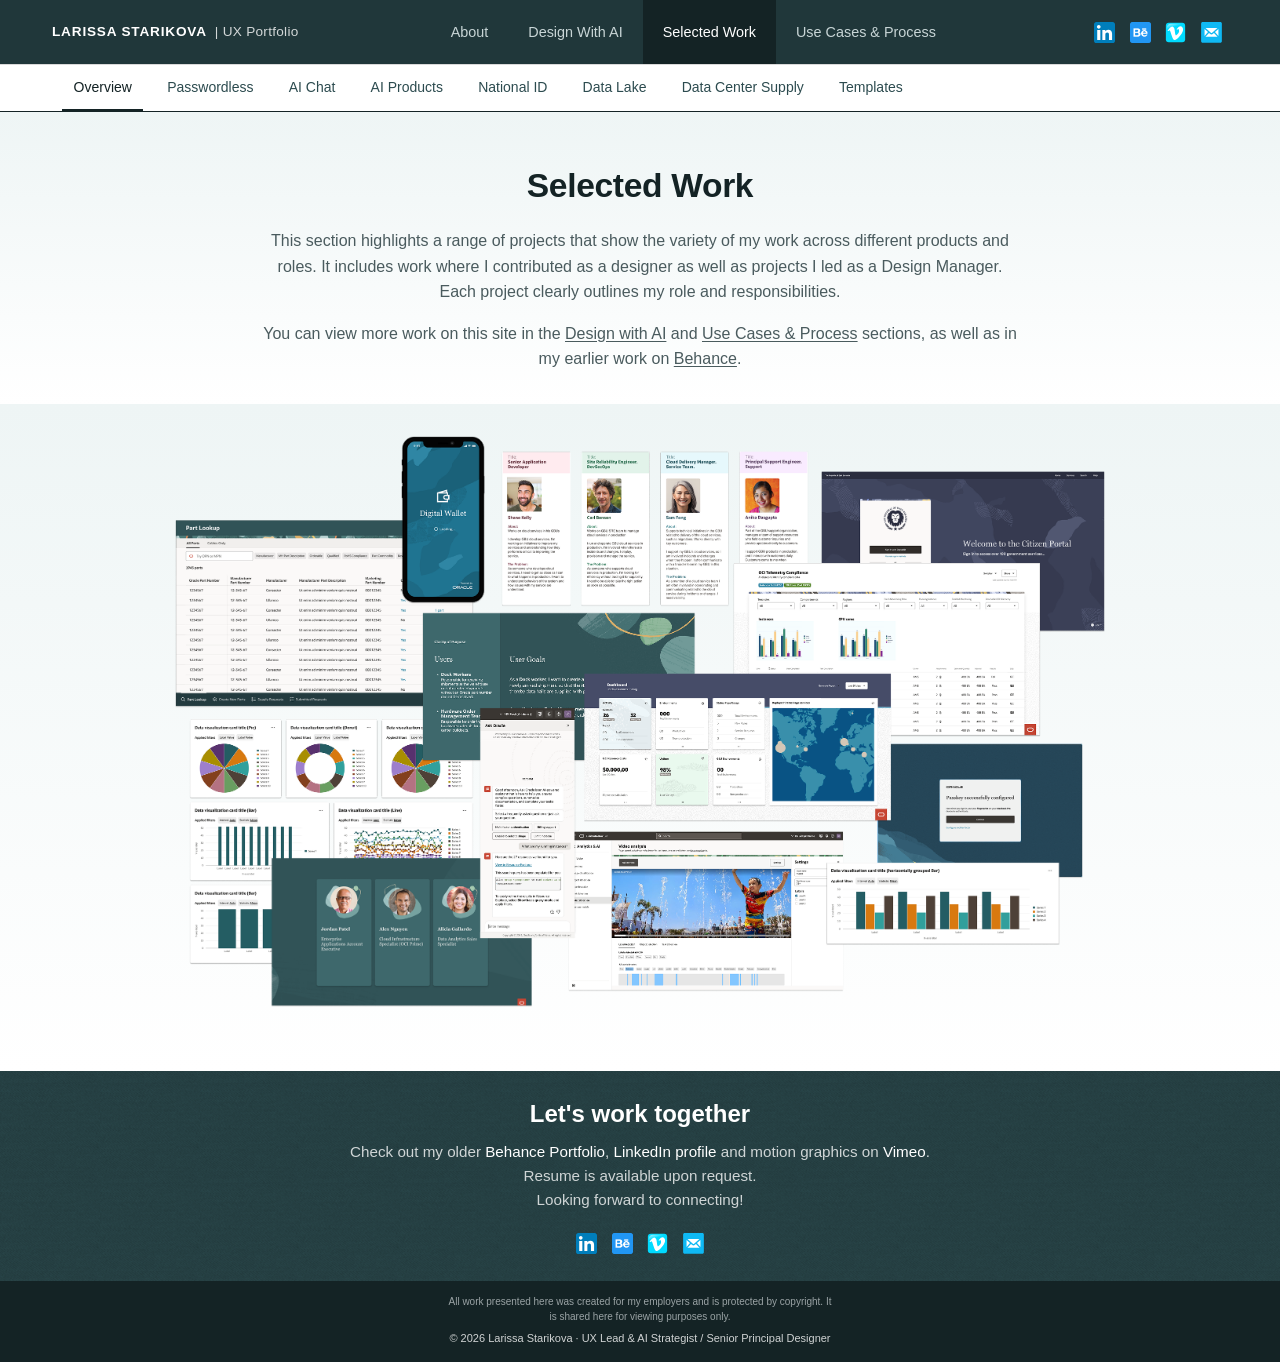
==== selected-work/index.html @ 6cb81874 "ttt" ====
<!DOCTYPE html>
<html lang="en">
<head>
    <meta charset="UTF-8">
    <meta name="viewport" content="width=device-width, initial-scale=1.0">
    <meta name="description" content="Selected Work — Larissa Starikova's UX portfolio showcasing enterprise projects">
    <title>Larissa Starikova | Selected Work</title>
    <link rel="stylesheet" href="../css/style.css">
    <style>
        /* Page-specific styles for Selected Work overview */
        .selected-work-intro {
            padding: 3rem 1.25rem 2rem;
            background: linear-gradient(180deg, var(--c-50) 0%, #ffffff 100%);
            text-align: center;
        }
        
        .selected-work-intro__title {
            font-size: clamp(1.6rem, 3vw, 2.1rem);
            font-weight: 700;
            color: var(--c-1300);
            margin: 0 0 1rem;
            letter-spacing: -0.01em;
        }
        
        .selected-work-intro__text {
            font-size: 1rem;
            line-height: 1.6;
            color: var(--text-muted);
            max-width: 760px;
            margin: 0 auto 1rem;
        }
        
        .selected-work-intro__links {
            font-size: 1rem;
            line-height: 1.6;
            color: var(--text-muted);
            max-width: 760px;
            margin: 0 auto;
        }
        
        .selected-work-intro__links a {
            color: var(--text-muted);
            text-decoration: underline;
            text-underline-offset: 2px;
        }
        
        .selected-work-intro__links a:hover {
            color: #0b0e0d;
            text-decoration: underline;
        }
        
        /* Image section */
        .image-section {
            background: linear-gradient(180deg, var(--c-50) 0%, #ffffff 100%);
            padding: 2rem 1.25rem 4rem;
            text-align: center;
        }
        
        .image-section img {
            width: 75%;
            height: auto;
            display: block;
            margin: 0 auto;
            border: none;
        }
        
        @media (max-width: 768px) {
            .image-section img {
                width: 100%;
            }
        }
    </style>
</head>
<body>

    <a class="skip-link" href="#main">Skip to content</a>

    <!-- =====================================================
         Main Navigation (SHARED COMPONENT)
         ===================================================== -->
    <nav class="main-nav" aria-label="Primary">
        <div class="main-nav__inner">
            <div style="display:flex; align-items:center; gap:.25rem;">
                <button id="menu-toggle" class="menu-toggle" aria-label="Open menu" aria-controls="mobile-menu" aria-expanded="false">
                    <svg xmlns="http://www.w3.org/2000/svg" viewBox="0 0 24 24" fill="none" stroke="currentColor" stroke-width="2" stroke-linecap="round" stroke-linejoin="round" aria-hidden="true">
                        <line x1="4" y1="6" x2="20" y2="6"></line>
                        <line x1="4" y1="12" x2="20" y2="12"></line>
                        <line x1="4" y1="18" x2="20" y2="18"></line>
                    </svg>
                </button>
                <a href="../index.html" class="main-nav__brand" style="text-decoration:none; color:inherit;">
                    Larissa Starikova
                    <span class="main-nav__brand-divider" style="color: rgb(255, 255, 255); opacity: 0.8">| UX Portfolio</span>
                </a>
            </div>

            <ul class="main-nav__links" role="menubar">
                <li role="none"><a href="../index.html" role="menuitem" class="main-nav__link">About</a></li>
                <li role="none"><a href="../design-ai.html" role="menuitem" class="main-nav__link">Design With AI</a></li>
                <li role="none"><a href="index.html" role="menuitem" class="main-nav__link is-active" aria-current="page">Selected Work</a></li>
                <li role="none"><a href="../use-cases/" role="menuitem" class="main-nav__link">Use Cases &amp; Process</a></li>
            </ul>

            <div class="main-nav__social" aria-label="External profiles">
                <a class="social-link" href="https://www.linkedin.com/in/larissastarikova/" target="_blank" rel="noopener noreferrer" aria-label="LinkedIn">
                    <img src="../images/shared/linkedin-logo.svg" alt="LinkedIn" class="social-icon">
                </a>
                <a class="social-link" href="https://www.behance.net/deeporange" target="_blank" rel="noopener noreferrer" aria-label="Behance">
                    <img src="../images/shared/behance-good.png" alt="Behance" class="social-icon">
                </a>
                <a class="social-link" href="https://vimeo.com/deeporange/videos" target="_blank" rel="noopener noreferrer" aria-label="Vimeo">
                    <img src="../images/shared/vimeo-logo.svg" alt="Vimeo" class="social-icon">
                </a>
                <a class="social-link" href="/cdn-cgi/l/email-protection#305c51425943435143445142705f45445c5f5f5b1e535f5d" aria-label="Email">
                    <img src="../images/shared/email-icon.svg" alt="Email" class="social-icon">
                </a>
            </div>
        </div>
    </nav>

    <!-- =====================================================
         Mobile Menu (SHARED COMPONENT)
         ===================================================== -->
    <div id="mobile-menu" class="mobile-menu" role="dialog" aria-modal="true" aria-label="Site menu">
        <div class="mobile-menu__head">
            <div class="mobile-menu__brand">
                <div class="mobile-menu__brand-name">Larissa Starikova</div>
                <div class="mobile-menu__brand-sub">UX Portfolio</div>
            </div>
            <button id="mobile-menu-close" class="mobile-menu__close" aria-label="Close menu">
                <svg xmlns="http://www.w3.org/2000/svg" width="24" height="24" viewBox="0 0 24 24" fill="none" stroke="currentColor" stroke-width="2" stroke-linecap="round" stroke-linejoin="round" aria-hidden="true">
                    <line x1="18" y1="6" x2="6" y2="18"></line>
                    <line x1="6" y1="6" x2="18" y2="18"></line>
                </svg>
            </button>
        </div>
        <ul class="mobile-menu__list">
            <li><a href="../index.html" class="mobile-menu__link">About</a></li>
            <li><a href="../design-ai.html" class="mobile-menu__link">Design With AI</a></li>
            <li><a href="index.html" class="mobile-menu__link is-active" aria-current="page">Selected Work</a></li>
            <li><a href="../use-cases/" class="mobile-menu__link">Use Cases &amp; Process</a></li>
        </ul>
    </div>

    <!-- =====================================================
         Sub-Navigation: Selected Work (8 tabs)
         ===================================================== -->
    <nav id="sub-nav-selected" class="sub-nav is-visible" aria-label="Selected work">
        <div class="sub-nav__inner">
            <button id="sub-nav-selected-left" class="sub-nav__arrow sub-nav__arrow--left" aria-label="Scroll left" type="button">
                <svg xmlns="http://www.w3.org/2000/svg" viewBox="0 0 24 24" fill="none" stroke="currentColor" stroke-width="2" stroke-linecap="round" stroke-linejoin="round" aria-hidden="true"><polyline points="15 18 9 12 15 6"></polyline></svg>
            </button>
            <div id="sub-nav-selected-scroller" class="sub-nav__scroller">
                <ul class="sub-nav__list">
                    <li><a href="index.html" class="sub-nav__link is-active" aria-current="page">Overview</a></li>
                    <li><a href="passwordless.html" class="sub-nav__link">Passwordless</a></li>
                    <li><a href="ai-chat.html" class="sub-nav__link">AI Chat</a></li>
                    <li><a href="ai-products.html" class="sub-nav__link">AI Products</a></li>
                    <li><a href="national-id.html" class="sub-nav__link">National ID</a></li>
                    <li><a href="data-lake.html" class="sub-nav__link">Data Lake</a></li>
                    <li><a href="data-center.html" class="sub-nav__link">Data Center Supply</a></li>
                    <li><a href="templates.html" class="sub-nav__link">Templates</a></li>
                </ul>
            </div>
            <button id="sub-nav-selected-right" class="sub-nav__arrow sub-nav__arrow--right" aria-label="Scroll right" type="button">
                <svg xmlns="http://www.w3.org/2000/svg" viewBox="0 0 24 24" fill="none" stroke="currentColor" stroke-width="2" stroke-linecap="round" stroke-linejoin="round" aria-hidden="true"><polyline points="9 18 15 12 9 6"></polyline></svg>
            </button>
        </div>
    </nav>

    <!-- =====================================================
         Main Content: Selected Work Overview
         ===================================================== -->
    <main id="main">

        <!-- Introduction -->
        <section class="selected-work-intro">
            <h1 class="selected-work-intro__title">Selected Work</h1>
            <p class="selected-work-intro__text">This section highlights a range of projects that show the variety of my work across different products and roles. It includes work where I contributed as a designer as well as projects I led as a Design Manager. Each project clearly outlines my role and responsibilities.</p>
            <p class="selected-work-intro__links">You can view more work on this site in the <a href="../design-ai.html">Design with AI</a> and <a href="../use-cases/">Use Cases &amp; Process</a> sections, as well as in my earlier work on <a href="https://www.behance.net/deeporange" target="_blank" rel="noopener noreferrer">Behance</a>.</p>
        </section>

        <!-- Image Section -->
        <section class="image-section">
            <img src="../images/selected-work/overview/overview-collage.png" alt="Selected work overview collage">
        </section>

    </main>

    <!-- =====================================================
         Footer (SHARED COMPONENT)
         ===================================================== -->
    <footer class="site-footer" aria-labelledby="footer-title">
        <div class="site-footer__band">
            <h2 id="footer-title" class="site-footer__title">Let's work together</h2>
            <p class="site-footer__text">Check out my older <a class="footer-style-link" href="https://www.behance.net/deeporange" target="_blank" rel="noopener noreferrer">Behance Portfolio</a>, <a class="footer-style-link" href="https://www.linkedin.com/in/larissastarikova/" target="_blank" rel="noopener noreferrer">LinkedIn profile</a> and motion graphics on <a class="footer-style-link" href="https://vimeo.com/deeporange/videos" target="_blank" rel="noopener noreferrer">Vimeo</a>.<br>Resume is available upon request.<br>Looking forward to connecting!</p>

            <div class="site-footer__social" aria-label="Get in touch">
                <a class="social-link" href="https://www.linkedin.com/in/larissastarikova/" target="_blank" rel="noopener noreferrer" aria-label="LinkedIn">
                    <img src="../images/shared/linkedin-logo.svg" alt="LinkedIn" class="social-icon">
                </a>
                <a class="social-link" href="https://www.behance.net/deeporange" target="_blank" rel="noopener noreferrer" aria-label="Behance">
                    <img src="../images/shared/behance-good.png" alt="Behance" class="social-icon">
                </a>
                <a class="social-link" href="https://vimeo.com/deeporange/videos" target="_blank" rel="noopener noreferrer" aria-label="Vimeo">
                    <img src="../images/shared/vimeo-logo.svg" alt="Vimeo" class="social-icon">
                </a>
                <a class="social-link" href="/cdn-cgi/l/email-protection#305c51425943435143445142705f45445c5f5f5b1e535f5d" aria-label="Email">
                    <img src="../images/shared/email-icon.svg" alt="Email" class="social-icon">
                </a>
            </div>
        </div>
        <div class="site-footer__meta">
            <p class="site-footer__disclaimer">All work presented here was created for my employers and is protected by copyright. It is shared here for viewing purposes only.</p>
            <p class="site-footer__copyright">&copy; 2026 Larissa Starikova · UX Lead &amp; AI Strategist / Senior Principal Designer</p>
        </div>
    </footer>

    <!-- Cloudflare Email Protection -->
    <script data-cfasync="false" src="/cdn-cgi/scripts/5c5dd728/cloudflare-static/email-decode.min.js"></script>
    
    <!-- Shared Main Script -->
    <script src="../js/main.js" defer></script>
    
    <!-- Sub-nav scroll functionality and shadow -->
    <script>
    (function() {
        'use strict';
        
        var scroller = document.getElementById('sub-nav-selected-scroller');
        var leftArrow = document.getElementById('sub-nav-selected-left');
        var rightArrow = document.getElementById('sub-nav-selected-right');
        var subNav = document.getElementById('sub-nav-selected');
        
        if (!scroller) return;
        
        // Check arrow visibility
        function checkArrows() {
            var hasOverflow = scroller.scrollWidth > scroller.clientWidth + 1;
            var atStart = scroller.scrollLeft <= 2;
            var atEnd = scroller.scrollLeft + scroller.clientWidth >= scroller.scrollWidth - 2;
            
            if (leftArrow) {
                leftArrow.classList.toggle('is-visible', hasOverflow && !atStart);
            }
            if (rightArrow) {
                rightArrow.classList.toggle('is-visible', hasOverflow && !atEnd);
            }
        }
        
        // Scroll handlers
        if (leftArrow) {
            leftArrow.addEventListener('click', function() {
                scroller.scrollBy({ left: -180, behavior: 'smooth' });
            });
        }
        
        if (rightArrow) {
            rightArrow.addEventListener('click', function() {
                scroller.scrollBy({ left: 180, behavior: 'smooth' });
            });
        }
        
        scroller.addEventListener('scroll', checkArrows);
        window.addEventListener('resize', checkArrows);
        
        // Initial check
        setTimeout(checkArrows, 100);
        
        // Shadow on scroll
        function updateShadow() {
            if (!subNav) return;
            if (window.scrollY > 8) {
                subNav.classList.add('has-shadow');
            } else {
                subNav.classList.remove('has-shadow');
            }
        }
        
        window.addEventListener('scroll', function() {
            requestAnimationFrame(updateShadow);
        }, { passive: true });
        
        // Initial shadow check
        updateShadow();
    })();
    </script>
</body>
</html>
---- css/style.css ----
/* =====================================================================
   Larissa Starikova — UX Portfolio
   Stylesheet
   ===================================================================== */

:root {
    --c-50:  #eef5f5;
    --c-100: #d9e8e9;
    --c-200: #c4dbde;
    --c-300: #afced2;
    --c-400: #9ac1c6;
    --c-500: #85b5ba;
    --c-600: #70a8ae;
    --c-700: #5b9ba3;
    --c-800: #50878e;
    --c-900: #447379;
    --c-1000: #385f64;
    --c-1100: #2c4b4f;
    --c-1200: #20373a;
    --c-1300: #142325;
    --c-1400: #0b0e0d;

    --bg:           #ffffff;
    --bg-soft:      var(--c-50);
    --surface:      #ffffff;
    --border:       #e3ecee;
    --border-strong:#cfdde0;

    --text:         var(--c-1300);
    --text-muted:   #4a5b5e;
    --text-inverse: #ffffff;

    --nav-bg:       var(--c-1200);
    --nav-bg-active:var(--c-1300);
    --nav-link:     #c8d5d6;
    --nav-link-hover:#ffffff;

    --accent:       var(--c-1000);
    --accent-hover: var(--c-1100);
    --accent-soft:  var(--c-100);

    --font-stack:   Arial, "Helvetica Neue", Helvetica, "Liberation Sans", "Nimbus Sans", sans-serif;

    --max-w:        1200px;
    --nav-h:        64px;
    --subnav-h:     48px;

    --ease:         cubic-bezier(0.2, 0.9, 0.4, 1.05);

    /* Amazon Pharmacy colors */
    --amazon-light-green: #e8f5e9;
    --amazon-light-pink: #fce4ec;
    --amazon-blue-bg: #E6F8FC;
    --amazon-teal-btn: #00a8a1;
    --amazon-teal-btn-hover: #008f89;

    /* Reusable Section Color Palette */
    --bg-subtle-mint:   #F3F8F5;
    --bg-warm-cream:    #FDF6F0;
    --bg-muted-teal:    #D9E8E9;
    --bg-soft-pink:     #FCE4EC;
    --bg-white:         #FFFFFF;
    --bg-soft-lavender: #EFE6EE;
    --bg-sky-blue:      #E6F8FC;
    --bg-pale-sage:     #DFECE7;
}

*,
*::before,
*::after {
    box-sizing: border-box;
}

html {
    -webkit-text-size-adjust: 100%;
    scroll-behavior: smooth;
}

body {
    margin: 0;
    font-family: var(--font-stack);
    font-weight: 400;
    font-style: normal;
    background-color: var(--bg);
    color: var(--text);
    line-height: 1.55;
    -webkit-font-smoothing: antialiased;
    -moz-osx-font-smoothing: grayscale;
    overflow-x: hidden; /* Prevents scrollbars from bleed effects */
}

img,
svg {
    display: block;
    max-width: 100%;
}

/* Social icon sizing */
.social-icon {
    height: 21px;
    width: auto;
    display: block;
    transition: opacity 0.2s var(--ease), transform 0.2s var(--ease);
}

.social-icon--behance {
    filter: brightness(0) saturate(100%) invert(13%) sepia(86%) saturate(6576%) hue-rotate(197deg) brightness(95%) contrast(101%);
}

.social-link:hover .social-icon {
    opacity: 0.75;
    transform: translateY(-2px);
}

a {
    color: var(--accent);
    text-decoration: none;
}

a:hover {
    text-decoration: underline;
}

.regular-link,
.footer-style-link {
    font-weight: 400;
    color: inherit;
    opacity: 0.78;
    text-decoration: none;
    transition: opacity 0.2s var(--ease);
}

.regular-link:hover,
.footer-style-link:hover {
    text-decoration: underline;
    opacity: 1;
}

.skip-link {
    position: absolute;
    top: -100px;
    left: 0;
    background: var(--c-1300);
    color: #fff;
    padding: 0.75rem 1rem;
    z-index: 100;
    font-weight: 700;
}

.skip-link:focus {
    top: 0;
}

:focus-visible {
    outline: 3px solid var(--c-700);
    outline-offset: 2px;
    border-radius: 2px;
}

.container {
    max-width: var(--max-w);
    margin: 0 auto;
    padding: 0 1.25rem;
}

.sr-only {
    position: absolute;
    width: 1px;
    height: 1px;
    padding: 0;
    margin: -1px;
    overflow: hidden;
    clip: rect(0, 0, 0, 0);
    white-space: nowrap;
    border: 0;
}

/* =====================================================================
   Main navigation
   ===================================================================== */
.main-nav {
    position: sticky;
    top: 0;
    z-index: 50;
    width: 100%;
    height: var(--nav-h);
    background-color: var(--nav-bg);
    color: #fff;
    box-shadow: 0 1px 0 rgba(0, 0, 0, 0.15);
}

.main-nav__inner {
    display: flex;
    align-items: center;
    justify-content: space-between;
    height: 100%;
    max-width: var(--max-w);
    margin: 0 auto;
    padding: 0 0.75rem;
    gap: 0.75rem;
}

.main-nav__brand {
    display: flex;
    align-items: center;
    gap: 0.5rem;
    color: #fff;
    font-weight: 700;
    font-size: 0.85rem;
    letter-spacing: 0.06em;
    text-transform: uppercase;
    white-space: nowrap;
}

.main-nav__brand-divider {
    color: var(--c-400);
    font-weight: 400;
    text-transform: none;
    letter-spacing: 0.02em;
}

.menu-toggle {
    display: none;
    background: transparent;
    border: 0;
    color: #fff;
    padding: 0.5rem;
    margin-right: 0.25rem;
    cursor: pointer;
    border-radius: 4px;
}

.menu-toggle:hover {
    background: rgba(255, 255, 255, 0.08);
}

.menu-toggle svg {
    width: 24px;
    height: 24px;
}

.main-nav__links {
    display: flex;
    align-items: stretch;
    height: 100%;
    list-style: none;
    margin: 0;
    padding: 0;
    gap: 0;
}

.main-nav__links > li {
    display: flex;
    align-items: stretch;
    height: 100%;
}

.main-nav__link {
    display: flex;
    align-items: center;
    height: 100%;
    padding: 0 1.25rem;
    color: var(--nav-link);
    font-size: 0.9rem;
    font-weight: 400;
    text-decoration: none;
    white-space: nowrap;
    cursor: pointer;
    transition: color 0.2s var(--ease), background-color 0.2s var(--ease);
    border: 0;
    background: transparent;
    font-family: inherit;
}

.main-nav__link:hover {
    color: var(--nav-link-hover);
    text-decoration: none;
}

.main-nav__link.is-active {
    color: var(--nav-link-hover);
    background-color: var(--nav-bg-active);
}

.main-nav__social {
    display: flex;
    align-items: center;
    gap: 0.1rem;
    flex-shrink: 0;
}

.social-link {
    display: inline-flex;
    align-items: center;
    justify-content: center;
    padding: 0 0.4rem;
    color: var(--nav-link);
    font-size: 0.85rem;
    font-weight: 700;
    text-decoration: none;
    transition: color 0.2s var(--ease);
}

.social-link:hover,
.social-link:focus-visible {
    color: #ffffff;
    background: transparent;
    text-decoration: none;
}

/* =====================================================================
   Mobile menu
   ===================================================================== */
.mobile-menu {
    position: fixed;
    inset: 0;
    z-index: 60;
    background: var(--nav-bg);
    color: #fff;
    transform: translateX(-100%);
    transition: transform 0.3s var(--ease);
    visibility: hidden;
}

.mobile-menu.is-open {
    transform: translateX(0);
    visibility: visible;
}

.mobile-menu__head {
    display: flex;
    justify-content: space-between;
    align-items: flex-start;
    padding: 1rem 1.25rem 0;
}

.mobile-menu__brand {
    line-height: 1.3;
}

.mobile-menu__brand-name {
    font-weight: 700;
    font-size: 1rem;
    letter-spacing: 0.06em;
    text-transform: uppercase;
}

.mobile-menu__brand-sub {
    font-weight: 400;
    font-size: 0.8rem;
    letter-spacing: 0.06em;
    text-transform: uppercase;
    opacity: 0.8;
}

.mobile-menu__close {
    background: transparent;
    border: 0;
    color: #fff;
    padding: 0.5rem;
    cursor: pointer;
    border-radius: 4px;
}

.mobile-menu__close:hover {
    background: rgba(255, 255, 255, 0.08);
}

.mobile-menu__list {
    list-style: none;
    margin: 2rem 0 0;
    padding: 0 1.25rem;
    display: flex;
    flex-direction: column;
    gap: 1.5rem;
}

.mobile-menu__link {
    color: #fff;
    font-size: 1.05rem;
    font-weight: 700;
    cursor: pointer;
    background: transparent;
    border: 0;
    padding: 0;
    text-align: left;
    font-family: inherit;
}

.mobile-menu__link:hover {
    color: var(--c-300);
}

/* =====================================================================
   Secondary (sub) navigation
   ===================================================================== */
.sub-nav {
    position: sticky;
    top: var(--nav-h);
    z-index: 40;
    width: 100%;
    height: var(--subnav-h);
    background-color: var(--bg);
    border-bottom: 1px solid var(--c-1300);
    display: none;
    transition: box-shadow 0.25s var(--ease);
}

.sub-nav.is-visible {
    display: block;
}

.sub-nav.has-shadow {
    box-shadow: 0 2px 6px rgba(0, 0, 0, 0.08);
}

.sub-nav__inner {
    position: relative;
    display: flex;
    align-items: center;
    height: 100%;
    max-width: var(--max-w);
    margin: 0 auto;
    padding: 0 1rem;
}

.sub-nav__scroller {
    flex: 1;
    height: 100%;
    overflow-x: auto;
    scroll-behavior: smooth;
    -ms-overflow-style: none;
    scrollbar-width: none;
}

.sub-nav__scroller::-webkit-scrollbar {
    display: none;
}

.sub-nav__list {
    display: flex;
    align-items: stretch;
    height: 100%;
    list-style: none;
    margin: 0;
    padding: 0;
    white-space: nowrap;
}

.sub-nav__list > li {
    display: flex;
    align-items: stretch;
    height: 100%;
}

.sub-nav__link {
    position: relative;
    display: inline-flex;
    align-items: center;
    height: 100%;
    padding: 0 1.1rem;
    color: var(--c-1100);
    font-size: 0.875rem;
    font-weight: 400;
    text-decoration: none;
    cursor: pointer;
    background: transparent;
    border: 0;
    font-family: inherit;
}

.sub-nav__link:hover {
    color: var(--c-1300);
    text-decoration: none;
}

.sub-nav__link.is-active {
    color: var(--c-1300);
}

.sub-nav__link.is-active::after {
    content: "";
    position: absolute;
    left: 0.4rem;
    right: 0.4rem;
    bottom: -1px;
    height: 3px;
    background-color: var(--c-1300);
}

.sub-nav__arrow {
    position: absolute;
    top: 50%;
    transform: translateY(-50%);
    z-index: 2;
    width: 32px;
    height: 32px;
    background: #fff;
    color: var(--c-1100);
    border: 1px solid var(--border-strong);
    border-radius: 999px;
    box-shadow: 0 1px 3px rgba(0, 0, 0, 0.08);
    display: flex;
    align-items: center;
    justify-content: center;
    cursor: pointer;
    opacity: 0;
    pointer-events: none;
    transition: opacity 0.2s var(--ease), color 0.2s var(--ease);
}

.sub-nav__arrow:hover {
    color: var(--c-1300);
}

.sub-nav__arrow svg {
    width: 16px;
    height: 16px;
}

.sub-nav__arrow.is-visible {
    opacity: 1;
    pointer-events: auto;
}

.sub-nav__arrow--left  { left: 0; }
.sub-nav__arrow--right { right: 0; }

/* =====================================================================
   Pages & Placeholders
   ===================================================================== */
.page {
    display: none;
}

.page.is-active {
    display: block;
}

.placeholder {
    min-height: calc(100vh - var(--nav-h) - var(--subnav-h));
    display: flex;
    align-items: center;
    justify-content: center;
    background: linear-gradient(180deg, var(--c-50) 0%, #ffffff 100%);
    padding: 4rem 1.25rem;
}

.placeholder__inner {
    max-width: 560px;
    text-align: center;
}

.placeholder__eyebrow {
    display: inline-block;
    font-size: 0.72rem;
    font-weight: 700;
    letter-spacing: 0.16em;
    text-transform: uppercase;
    color: var(--c-1000);
    background: var(--c-100);
    padding: 0.4rem 0.8rem;
    border-radius: 999px;
    margin-bottom: 1.25rem;
}

.placeholder__title {
    font-size: clamp(1.75rem, 3.5vw, 2.5rem);
    font-weight: 700;
    color: var(--c-1300);
    margin: 0 0 0.75rem;
    letter-spacing: -0.01em;
}

.placeholder__text {
    color: var(--text-muted);
    font-size: 1rem;
    margin: 0 auto;
    max-width: 44ch;
}

.placeholder__rule {
    width: 48px;
    height: 4px;
    background: var(--c-1000);
    margin: 1.5rem auto 1.25rem;
    border-radius: 2px;
}

/* =====================================================================
   About page
   ===================================================================== */
:root {
    --pastel-mint:  #eaf5f3;
    --pastel-peach: #fdeee4;
    --pastel-cream: #fbf6ee;
    --pastel-blue:  #e8f1f5;
}

.about-hero {
    background-color: #447379;
    background-image: url('../images/textures/cotton.png');
    background-blend-mode: overlay;
    background-repeat: repeat;
    color: #ffffff;
    padding: 3rem 1.25rem 3.5rem;
}

.about-hero__inner {
    max-width: var(--max-w);
    margin: 0 auto;
    display: grid;
    grid-template-columns: 1fr auto;
    align-items: center;
    gap: 3rem;
}

.about-hero__copy {
    max-width: 640px;
}

.about-hero__lead {
    font-size: clamp(1.1rem, 1.8vw, 1.25rem);
    line-height: 1.45;
    color: rgba(255, 255, 255, 0.78);
    margin: 0 0 1.25rem;
    text-wrap: pretty;
    font-weight: 400;
}

.about-hero__lead strong {
    color: #ffffff;
    font-weight: 700;
}

.about-hero__note {
    font-size: 0.9rem;
    line-height: 1.6;
    color: rgba(255, 255, 255, 0.78);
    margin: 0 0 1rem;
    text-wrap: pretty;
}

.about-hero__note-label {
    color: #ffffff;
    font-weight: 700;
}

.about-hero__links {
    font-size: 0.9rem;
    line-height: 1.6;
    margin: 0;
    color: rgba(255, 255, 255, 0.78);
}

.about-hero__links .footer-style-link {
    color: #ffffff;
    opacity: 1;
    font-weight: 400;
}

.about-hero__mark {
    width: 160px;
    height: 160px;
    border-radius: 50%;
    background: linear-gradient(135deg, var(--c-700) 0%, var(--c-900) 100%);
    display: flex;
    align-items: center;
    justify-content: center;
    flex-shrink: 0;
    box-shadow: 0 16px 40px rgba(0, 0, 0, 0.25);
}

.about-hero__mark-inner {
    width: 134px;
    height: 134px;
    border-radius: 50%;
    background: rgba(255, 255, 255, 0.08);
    border: 1px solid rgba(255, 255, 255, 0.2);
    display: flex;
    align-items: center;
    justify-content: center;
    color: #ffffff;
    font-size: 2.4rem;
    font-weight: 700;
    letter-spacing: 0.08em;
}

.about-section {
    padding: 4rem 1.25rem;
}

.about-section--leader {
    position: relative;
    background-color: var(--pastel-mint);
    z-index: 1;
}

.about-section--leader::before {
    content: "";
    position: absolute;
    inset: 0;
    background-image: url('../images/textures/speckles.png');
    background-blend-mode: multiply;
    background-repeat: repeat;
    opacity: 0.85;
    pointer-events: none;
    z-index: -1;
}

.about-section--principal {
    position: relative;
    background-color: var(--pastel-peach);
    z-index: 1;
}

.about-section--principal::before {
    content: "";
    position: absolute;
    inset: 0;
    background-image: url('../images/textures/mosaic.png');
    background-blend-mode: multiply;
    background-repeat: repeat;
    opacity: 0.8;
    pointer-events: none;
    z-index: -1;
}

.about-section__inner {
    max-width: var(--max-w);
    margin: 0 auto;
}

.about-section__head {
    text-align: center;
    margin-bottom: 2.5rem;
}

.about-section__eyebrow {
    display: inline-block;
    font-size: 0.7rem;
    font-weight: 700;
    letter-spacing: 0.2em;
    text-transform: uppercase;
    color: var(--c-1000);
    margin-bottom: 0.6rem;
}

.about-section__title {
    font-size: clamp(1.6rem, 3vw, 2.1rem);
    font-weight: 700;
    color: var(--c-1300);
    margin: 0;
    letter-spacing: -0.01em;
}

.about-cards {
    display: grid;
    gap: 1.25rem;
}

.about-cards--5 {
    grid-template-columns: repeat(5, 1fr);
}

.about-cards--4 {
    grid-template-columns: repeat(4, 1fr);
}

@media (max-width: 1100px) {
    .about-cards--5 { grid-template-columns: repeat(3, 1fr); }
    .about-cards--4 { grid-template-columns: repeat(2, 1fr); }
}

@media (max-width: 700px) {
    .about-cards--5,
    .about-cards--4 { grid-template-columns: 1fr; }
}

.about-card {
    background: #ffffff;
    border-radius: 12px;
    padding: 1.5rem 1.4rem 1.6rem;
    box-shadow: 0 1px 2px rgba(20, 35, 37, 0.04), 0 4px 14px rgba(20, 35, 37, 0.05);
    transition: transform 0.25s var(--ease), box-shadow 0.25s var(--ease);
}

.about-card:hover {
    transform: translateY(-2px);
    box-shadow: 0 1px 2px rgba(20, 35, 37, 0.05), 0 10px 24px rgba(20, 35, 37, 0.08);
}

.about-card__icon {
    width: 44px;
    height: 44px;
    border-radius: 10px;
    display: flex;
    align-items: center;
    justify-content: center;
    margin-bottom: 1rem;
}

.about-card__icon--mint  { background: var(--pastel-mint);  color: var(--c-1000); }
.about-card__icon--peach { background: var(--pastel-peach); color: #b35a3a; }
.about-card__icon--cream { background: var(--pastel-cream); color: #8a6e2f; }
.about-card__icon--blue  { background: var(--pastel-blue);  color: var(--c-1100); }

.about-card__title {
    font-size: 1rem;
    font-weight: 700;
    color: var(--c-1300);
    margin: 0 0 0.5rem;
    letter-spacing: -0.005em;
}

.about-card__text {
    font-size: 0.9rem;
    line-height: 1.55;
    color: var(--text-muted);
    margin: 0;
    text-wrap: pretty;
}

.about-card__text strong {
    color: var(--c-1200);
    font-weight: 700;
}

/* =====================================================================
   Design with AI page
   ===================================================================== */
.design-ai-hero {
    background: var(--amazon-light-green);
    padding: 3.5rem 1.25rem 3rem;
    text-align: center;
}

.design-ai-title {
    font-size: clamp(1.6rem, 3vw, 2.1rem);
    font-weight: 700;
    color: var(--c-1300);
    margin: 0 0 1rem;
    letter-spacing: -0.01em;
}

.design-ai-overview {
    font-size: 1.1rem;
    line-height: 1.6;
    color: var(--text-muted);
    max-width: 760px;
    margin: 0 auto;
}

.design-ai-section {
    padding: 3rem 0 4rem;
    background: var(--amazon-blue-bg);
}

.design-ai-cards {
    display: grid;
    grid-template-columns: repeat(4, 1fr);
    gap: 1.5rem;
}

@media (max-width: 1100px) {
    .design-ai-cards {
        grid-template-columns: repeat(2, 1fr);
    }
}

@media (max-width: 640px) {
    .design-ai-cards {
        grid-template-columns: 1fr;
    }
}

.design-ai-card {
    background: #ffffff;
    border-radius: 12px;
    overflow: hidden;
    box-shadow: 0 2px 8px rgba(20, 35, 37, 0.08);
    transition: transform 0.25s var(--ease), box-shadow 0.25s var(--ease);
    display: flex;
    flex-direction: column;
}

.design-ai-card:hover {
    transform: translateY(-4px);
    box-shadow: 0 4px 16px rgba(20, 35, 37, 0.12);
}

.design-ai-card__image {
    width: 100%;
    aspect-ratio: 16/9;
    overflow: hidden;
    background: var(--bg-soft);
}

.design-ai-card__thumb {
    width: 100%;
    height: 100%;
    object-fit: cover;
    display: block;
}

.design-ai-card__content {
    padding: 1.25rem;
    flex: 1;
    display: flex;
    flex-direction: column;
}

.design-ai-card__title {
    font-size: 1.1rem;
    font-weight: 700;
    color: var(--c-1300);
    margin: 0 0 0.6rem;
    letter-spacing: -0.005em;
}

.design-ai-card__text {
    font-size: 0.9rem;
    line-height: 1.5;
    color: var(--text-muted);
    margin: 0 0 0.75rem;
    flex: 1;
}

.design-ai-card__tools {
    font-size: 0.8rem;
    color: var(--c-1100);
    margin: 0 0 0.75rem;
    line-height: 1.4;
}

.design-ai-card__note {
    font-style: italic;
    color: var(--text-muted);
    font-size: 0.8rem;
    margin-top: 0.5rem;
}

.design-ai-btn {
    display: inline-block;
    background: var(--amazon-teal-btn);
    color: #ffffff;
    font-family: Arial, sans-serif;
    font-weight: 400;
    font-size: 0.9rem;
    padding: 0.65rem 1.25rem;
    border: none;
    border-radius: 4px;
    text-decoration: none;
    cursor: pointer;
    transition: background 0.2s var(--ease), transform 0.1s var(--ease);
    margin-top: auto;
    text-align: center;
}

.design-ai-btn:hover {
    background: var(--amazon-teal-btn-hover);
    text-decoration: none;
    transform: translateY(-1px);
}

.design-ai-btn:active {
    transform: translateY(0);
}

/* =====================================================================
   Dashboard page
   ===================================================================== */
.dashboard-hero {
    background: var(--c-1200);
    color: #ffffff;
    padding: 2.5rem 1.25rem 2rem;
}

.dashboard-title {
    font-size: clamp(1.5rem, 3vw, 2rem);
    font-weight: 700;
    margin: 0 0 0.5rem;
    color: #ffffff;
}

.dashboard-subtitle {
    font-size: 0.9rem;
    color: rgba(255, 255, 255, 0.78);
    margin: 0;
}

.dashboard-content {
    padding: 2rem 0 3rem;
    background: var(--bg);
}

.dashboard-grid {
    display: grid;
    grid-template-columns: repeat(2, 1fr);
    gap: 1.5rem;
}

@media (max-width: 900px) {
    .dashboard-grid {
        grid-template-columns: 1fr;
    }
}

.dashboard-widget {
    background: #ffffff;
    border-radius: 12px;
    box-shadow: 0 2px 8px rgba(20, 35, 37, 0.08);
    overflow: hidden;
}

.widget-header {
    display: flex;
    justify-content: space-between;
    align-items: center;
    padding: 1rem 1.25rem;
    border-bottom: 1px solid var(--border);
    background: var(--bg-soft);
}

.widget-header h3 {
    font-size: 1rem;
    font-weight: 600;
    color: var(--c-1300);
    margin: 0;
}

.widget-filter {
    background: transparent;
    border: 1px solid var(--border-strong);
    border-radius: 4px;
    padding: 0.35rem 0.75rem;
    font-size: 0.85rem;
    color: var(--c-1100);
    cursor: pointer;
    transition: background 0.2s var(--ease);
}

.widget-filter:hover {
    background: var(--c-100);
}

.widget-body {
    padding: 1.25rem;
}

.dashboard-footer {
    padding: 1.5rem 0 2.5rem;
    text-align: center;
    background: var(--bg);
}

.dashboard-back-btn {
    background: var(--c-1200);
    color: #ffffff;
    font-family: Arial, sans-serif;
    font-weight: 400;
    font-size: 0.95rem;
    padding: 0.75rem 2rem;
    border: none;
    border-radius: 6px;
    cursor: pointer;
    transition: background 0.2s var(--ease);
}

.dashboard-back-btn:hover {
    background: var(--c-1300);
}

/* =====================================================================
   Footer
   ===================================================================== */
.site-footer {
    background-color: var(--c-1100);
    background-image: url('../images/textures/cotton.png');
    background-blend-mode: overlay;
    background-repeat: repeat;
    color: rgba(255, 255, 255, 0.8);
    text-align: center;
}

.site-footer__band {
    padding: 1.5rem 1.25rem 1.25rem;
}

.site-footer__title {
    font-size: 1.5rem;
    font-weight: 700;
    margin: 0 0 0.5rem;
    color: #ffffff;
}

.site-footer__text {
    color: rgba(255, 255, 255, 0.78);
    margin: 0 auto 1rem;
    max-width: 90ch;
    font-size: 0.95rem;
    line-height: 1.55;
}

.site-footer__text .footer-style-link {
    color: #ffffff;
    opacity: 1;
    font-weight: 400;
}

.site-footer__link {
    color: #ffffff;
    font-weight: 700;
    text-decoration: none;
}

.site-footer__link:hover,
.site-footer__link:focus-visible {
    text-decoration: underline;
}

.site-footer__social {
    display: flex;
    justify-content: center;
    align-items: center;
    gap: 0.1rem;
    margin-top: 0.6rem;
}

.site-footer__social .social-link {
    color: rgba(255, 255, 255, 0.8);
    font-size: 1rem;
    padding: 0.4rem;
}

.site-footer__social .social-link:hover,
.site-footer__social .social-link:focus-visible {
    color: #ffffff;
    background: transparent;
    text-decoration: none;
}

.site-footer__meta {
    background: var(--c-1300);
    padding: 0.8rem 1.25rem 0.9rem;
}

.site-footer__disclaimer {
    color: #9aa3a5;
    font-size: 10px;
    line-height: 1.5;
    margin: 0 auto 0.4rem;
    max-width: 70ch;
}

.site-footer__copyright {
    color: rgba(255, 255, 255, 0.8);
    font-size: 11px;
    margin: 0;
}

/* About responsive */
@media (max-width: 640px) {
    .about-hero__inner {
        grid-template-columns: 1fr;
        text-align: left;
    }

    .about-hero__mark {
        width: 110px;
        height: 110px;
    }

    .about-hero__mark-inner {
        width: 92px;
        height: 92px;
        font-size: 1.6rem;
    }
}

/* =====================================================================
   Responsive
   ===================================================================== */
@media (max-width: 860px) {
    .menu-toggle {
        display: inline-flex;
        align-items: center;
        justify-content: center;
    }

    .main-nav__brand {
        display: none;
    }

    .main-nav__links {
        display: none;
    }

    .main-nav__inner {
        justify-content: space-between;
    }
}

@media (max-width: 480px) {
    .main-nav__social {
        gap: 0;
    }

    .social-link {
        padding: 0 0.35rem;
    }
}

@media (prefers-reduced-motion: reduce) {
    *,
    *::before,
    *::after {
        animation-duration: 0.01ms !important;
        animation-iteration-count: 1 !important;
        transition-duration: 0.01ms !important;
        scroll-behavior: auto !important;
    }
}

/* =====================================================================
   Layout Patterns & Section Backgrounds (Reusable)
   ===================================================================== */

/* 1. Hero / Overview Section */
.content-hero {
    padding: 5rem 1.25rem 4rem;
    text-align: center;
    background-color: var(--bg-subtle-mint);
    border-bottom: 1px solid var(--c-100);
}

.content-hero__title {
    font-size: clamp(1.6rem, 3vw, 2.1rem);
    font-weight: 700;
    color: var(--c-1300);
    margin: 0 0 1rem;
    letter-spacing: -0.01em;
    line-height: 1.3;
}

.content-hero__text {
    font-size: 1rem;
    line-height: 1.6;
    color: var(--text-muted);
    max-width: 760px;
    margin: 0 auto 1.5rem;
}

/* Paragraph variant — matches Design With AI hero (max-width 760px, centered, muted). */
.content-hero__paragraph {
    font-size: 1.1rem;
    line-height: 1.6;
    color: var(--text-muted);
    max-width: 760px;
    margin: 0 auto 1rem;
}

.content-hero__paragraph:last-child {
    margin-bottom: 0;
}

.content-hero__note {
    font-size: 0.95rem;
    color: var(--c-900);
    max-width: 700px;
    margin: 0 auto;
    line-height: 1.6;
}

.content-hero__note strong {
    color: var(--c-1200);
    font-weight: 700;
}

/* Inline links inside hero paragraphs and content blocks. */
.inline-link {
    color: var(--accent);
    text-decoration: underline;
    text-underline-offset: 2px;
    text-decoration-thickness: 1px;
    transition: color 0.15s var(--ease);
}

.inline-link:hover,
.inline-link:focus-visible {
    color: var(--c-1300);
    text-decoration: underline;
}

/* 2. Two-Column Layouts (Text/Image) */
.content-wrapper {
    display: grid;
    grid-template-columns: 1fr 1fr;
    gap: 4rem;
    align-items: start;
    max-width: var(--max-w);
    margin: 0 auto;
}

/* Content Block Styles */
.content-block {
    padding-top: 0.5rem;
}

.content-block__title {
    font-size: clamp(1.6rem, 3vw, 2.1rem);
    font-weight: 700;
    color: var(--c-1300);
    margin: 0 0 1rem;
    letter-spacing: -0.01em;
    line-height: 1.3;
}

.content-block__text {
    font-size: 1rem;
    color: var(--text-muted);
    line-height: 1.6;
    margin: 0 0 1.25rem;
}

.content-block__text strong {
    color: var(--c-1200);
    font-weight: 700;
}

/* Image Styles (No shadow, no radius, no background) */
.image-placeholder {
    width: 100%;
    height: auto;
    display: block;
    border-radius: 0;
    box-shadow: none;
    background: transparent;
}

/* Modifier: Image on Left */
.content-wrapper--img-left > .content-block { order: 2; }
.content-wrapper--img-left > .image-placeholder { order: 1; }

/* 3. Centered Layout (Text Left-Aligned, Full-Width Image Below) */
.content-wrapper--img-center {
    display: grid;
    grid-template-columns: 1fr;
    gap: 2.5rem;
    max-width: var(--max-w);
    margin: 0 auto;
    text-align: left;
}

.content-wrapper--img-center .content-block {
    max-width: 100%;
    text-align: left;
}

/* 4. Card Grid */
.card-grid {
    display: grid;
    grid-template-columns: repeat(3, 1fr);
    gap: 2rem;
    max-width: var(--max-w);
    margin: 0 auto;
}

.card {
    background: white;
    border-radius: 12px;
    padding: 2rem;
    border: 2px solid var(--border);
    transition: all 0.3s ease;
}

.card:hover {
    box-shadow: 0 8px 24px rgba(0,0,0,0.08);
    border-color: var(--amazon-teal-btn);
}

.card__icon {
    width: 48px;
    height: 48px;
    background: var(--c-900);
    border-radius: 8px;
    margin-bottom: 1.25rem;
    display: flex;
    align-items: center;
    justify-content: center;
    color: white;
    font-size: 1.25rem;
}

.card__title {
    font-size: 1.125rem;
    font-weight: 600;
    color: var(--c-1300);
    margin: 0 0 0.75rem;
}

.card__text {
    font-size: 0.9375rem;
    color: var(--text-muted);
    line-height: 1.6;
    margin: 0;
}

/* Link Utilities */
.simple-link {
    display: inline-flex;
    align-items: center;
    gap: 0.5rem;
    color: var(--amazon-teal-btn);
    font-weight: 600;
    text-decoration: none;
    font-size: 0.95rem;
}

.simple-link:hover {
    text-decoration: underline;
}

/* Section Backgrounds - Flexible Utilities */
.content-section {
    padding: 6rem 1.25rem;
}

.bg-subtle-mint   { background-color: var(--bg-subtle-mint); }
.bg-warm-cream    { background-color: var(--bg-warm-cream); }
.bg-muted-teal    { background-color: var(--bg-muted-teal); }
.bg-soft-pink     { background-color: var(--bg-soft-pink); }
.bg-white         { background-color: var(--bg-white); }
.bg-soft-lavender { background-color: var(--bg-soft-lavender); }
.bg-sky-blue      { background-color: var(--bg-sky-blue); }
.bg-pale-sage     { background-color: var(--bg-pale-sage); }

/* Full-Bleed Modifiers */
/* These pull the image to the viewport edge while keeping the wrapper centered */
.content-section--bleed-left .image-placeholder {
    margin-left: calc(-50vw + (var(--max-w) / 2));
}

.content-section--bleed-right .image-placeholder {
    margin-right: calc(-50vw + (var(--max-w) / 2));
}

/* Responsive */
@media (max-width: 1024px) {
    .content-wrapper {
        grid-template-columns: 1fr;
        gap: 2.5rem;
    }
    
    /* Reset order on mobile for natural stacking */
    .content-wrapper--img-left > .content-block { order: 1; }
    .content-wrapper--img-left > .image-placeholder { order: 2; }
    
    /* Disable bleed on mobile to prevent scroll issues */
    .content-section--bleed-left .image-placeholder,
    .content-section--bleed-right .image-placeholder {
        margin-left: 0;
        margin-right: 0;
    }
    
    .card-grid {
        grid-template-columns: repeat(2, 1fr);
    }
}

@media (max-width: 768px) {
    .content-section {
        padding: 4.5rem 1.25rem;
    }
    
    .card-grid {
        grid-template-columns: 1fr;
    }
}
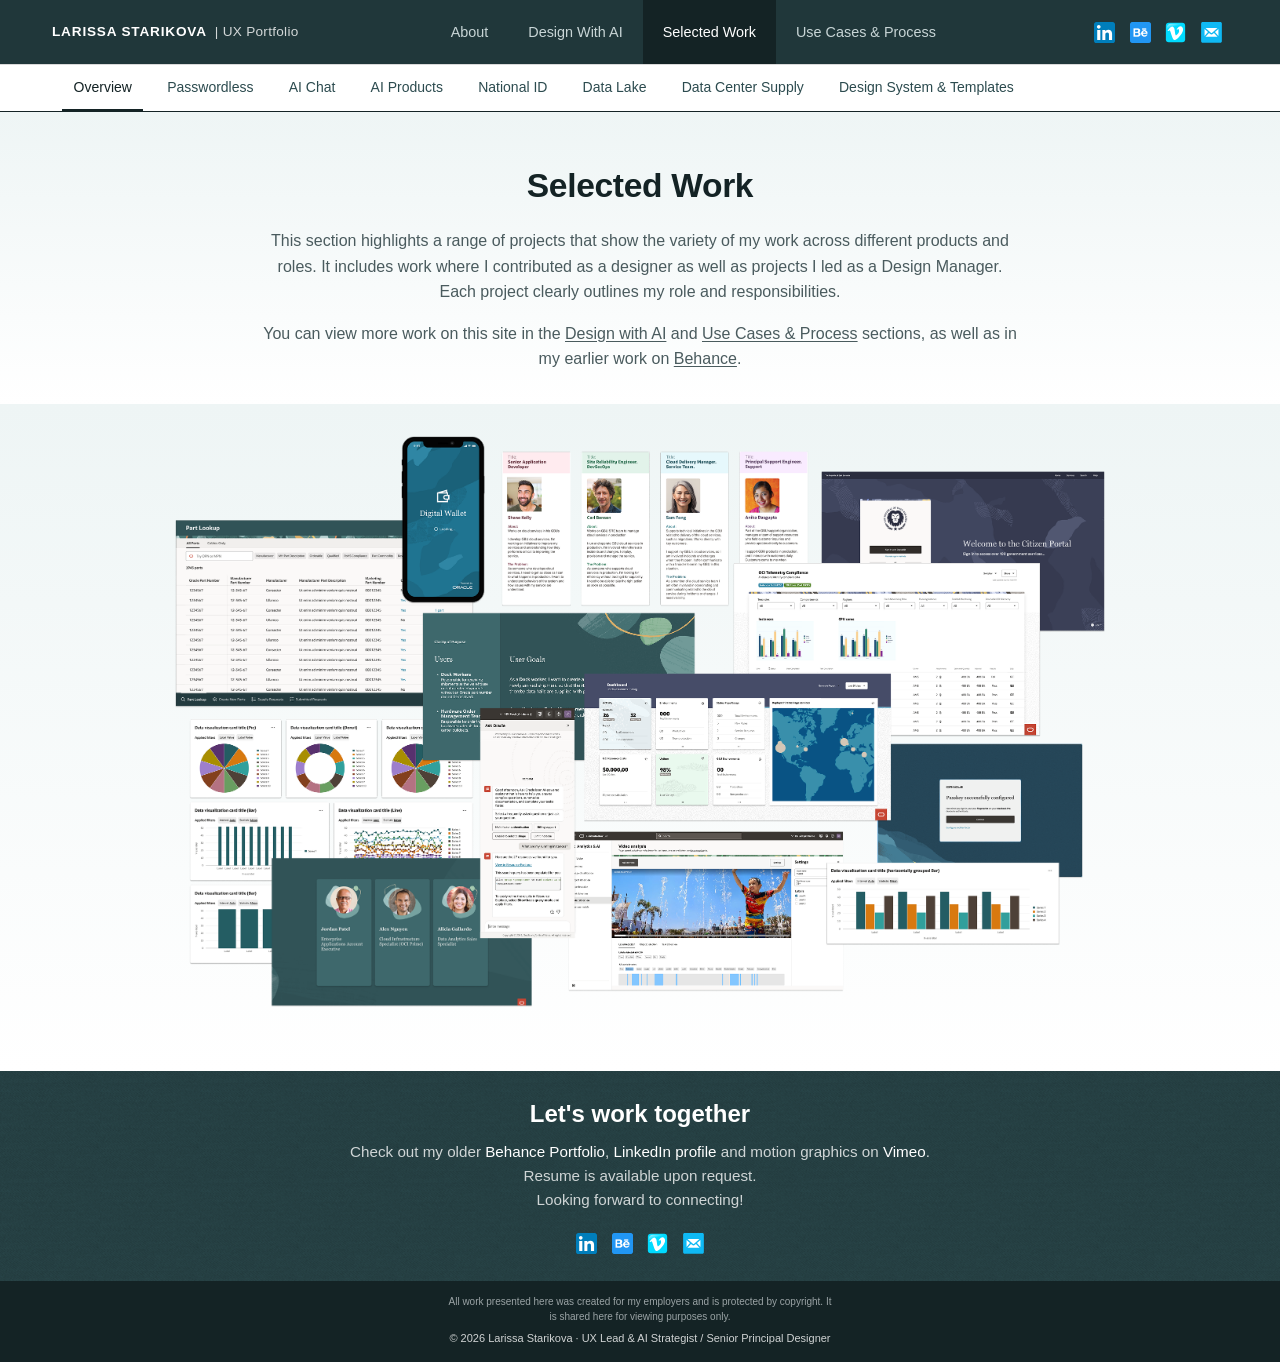
==== commit cd9c02ef: "tab names" ====
--- a/selected-work/index.html
+++ b/selected-work/index.html
@@ -111,7 +111,7 @@
                 <a class="social-link" href="https://vimeo.com/deeporange/videos" target="_blank" rel="noopener noreferrer" aria-label="Vimeo">
                     <img src="../images/shared/vimeo-logo.svg" alt="Vimeo" class="social-icon">
                 </a>
-                <a class="social-link" href="/cdn-cgi/l/email-protection#305c51425943435143445142705f45445c5f5f5b1e535f5d" aria-label="Email">
+                <a class="social-link" href="mailto:larissastar@outlook.com" aria-label="Email">
                     <img src="../images/shared/email-icon.svg" alt="Email" class="social-icon">
                 </a>
             </div>
@@ -159,7 +159,7 @@
                     <li><a href="national-id.html" class="sub-nav__link">National ID</a></li>
                     <li><a href="data-lake.html" class="sub-nav__link">Data Lake</a></li>
                     <li><a href="data-center.html" class="sub-nav__link">Data Center Supply</a></li>
-                    <li><a href="templates.html" class="sub-nav__link">Templates</a></li>
+                    <li><a href="templates.html" class="sub-nav__link">Design System & Templates</a></li>
                 </ul>
             </div>
             <button id="sub-nav-selected-right" class="sub-nav__arrow sub-nav__arrow--right" aria-label="Scroll right" type="button">
@@ -205,7 +205,7 @@
                 <a class="social-link" href="https://vimeo.com/deeporange/videos" target="_blank" rel="noopener noreferrer" aria-label="Vimeo">
                     <img src="../images/shared/vimeo-logo.svg" alt="Vimeo" class="social-icon">
                 </a>
-                <a class="social-link" href="/cdn-cgi/l/email-protection#305c51425943435143445142705f45445c5f5f5b1e535f5d" aria-label="Email">
+                <a class="social-link" href="mailto:larissastar@outlook.com" aria-label="Email">
                     <img src="../images/shared/email-icon.svg" alt="Email" class="social-icon">
                 </a>
             </div>
@@ -216,8 +216,6 @@
         </div>
     </footer>
 
-    <!-- Cloudflare Email Protection -->
-    <script data-cfasync="false" src="/cdn-cgi/scripts/5c5dd728/cloudflare-static/email-decode.min.js"></script>
     
     <!-- Shared Main Script -->
     <script src="../js/main.js" defer></script>
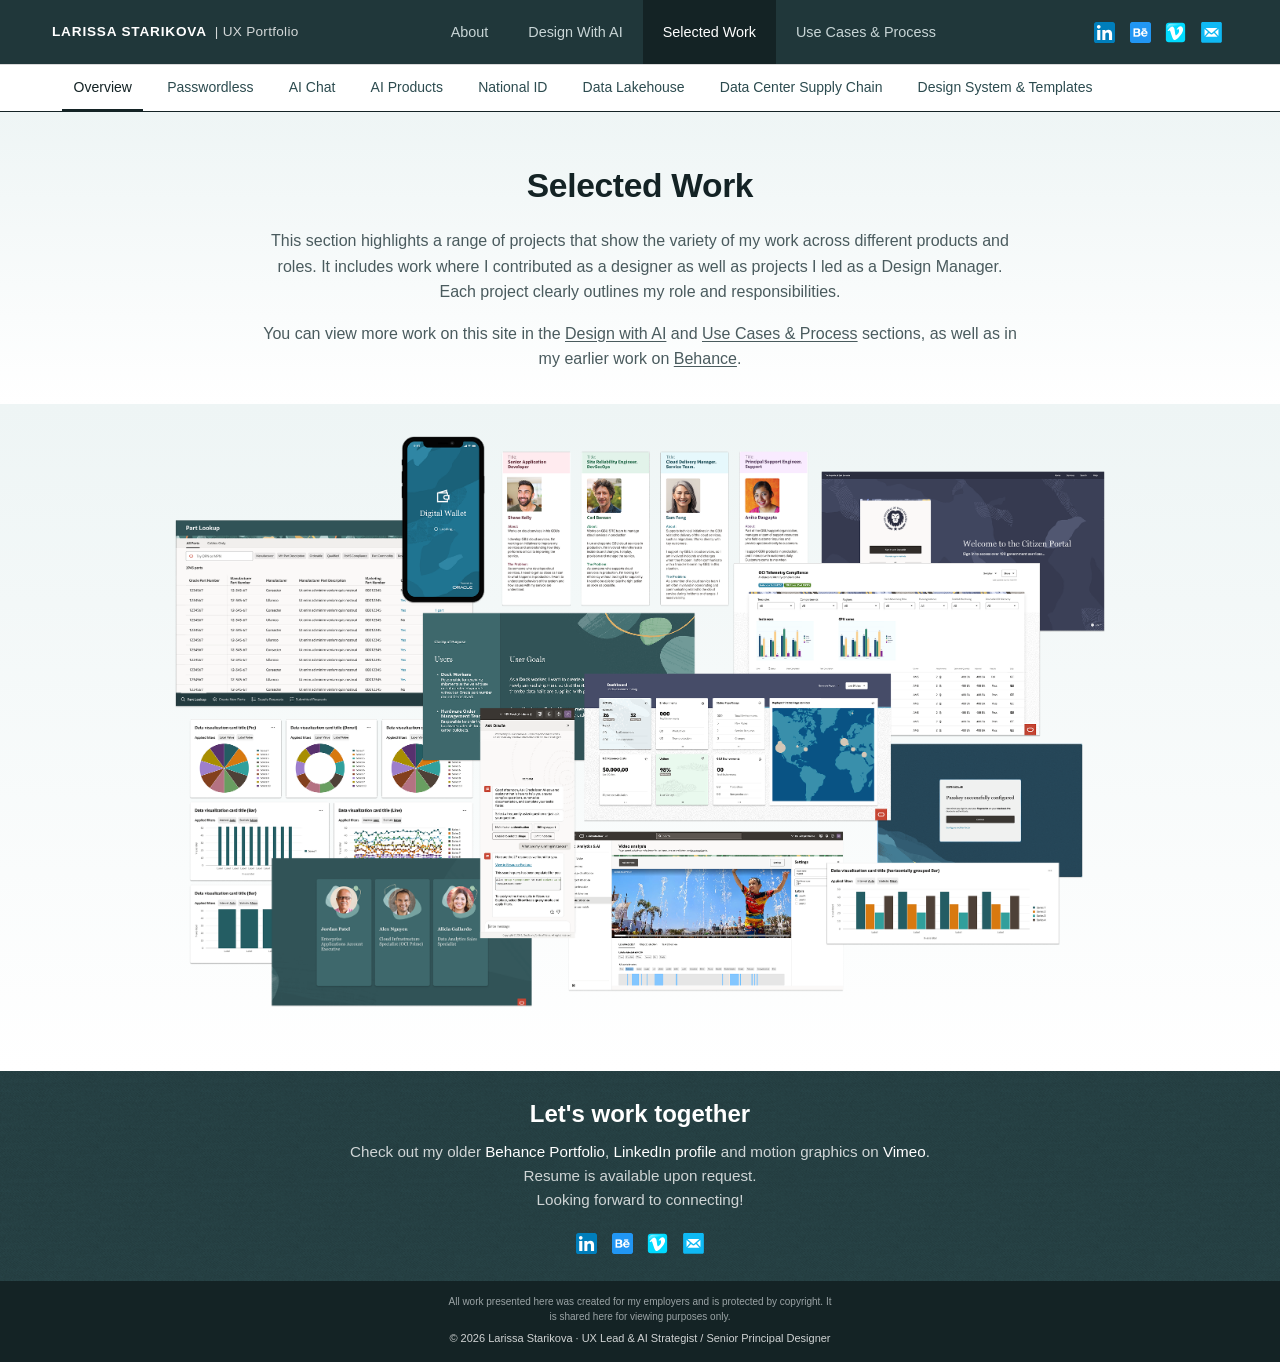
==== commit a99f8efa: "overview selected work tab" ====
--- a/selected-work/index.html
+++ b/selected-work/index.html
@@ -157,8 +157,8 @@
                     <li><a href="ai-chat.html" class="sub-nav__link">AI Chat</a></li>
                     <li><a href="ai-products.html" class="sub-nav__link">AI Products</a></li>
                     <li><a href="national-id.html" class="sub-nav__link">National ID</a></li>
-                    <li><a href="data-lake.html" class="sub-nav__link">Data Lake</a></li>
-                    <li><a href="data-center.html" class="sub-nav__link">Data Center Supply</a></li>
+                    <li><a href="data-lake.html" class="sub-nav__link">Data Lakehouse</a></li>
+                    <li><a href="data-center.html" class="sub-nav__link">Data Center Supply Chain</a></li>
                     <li><a href="templates.html" class="sub-nav__link">Design System & Templates</a></li>
                 </ul>
             </div>
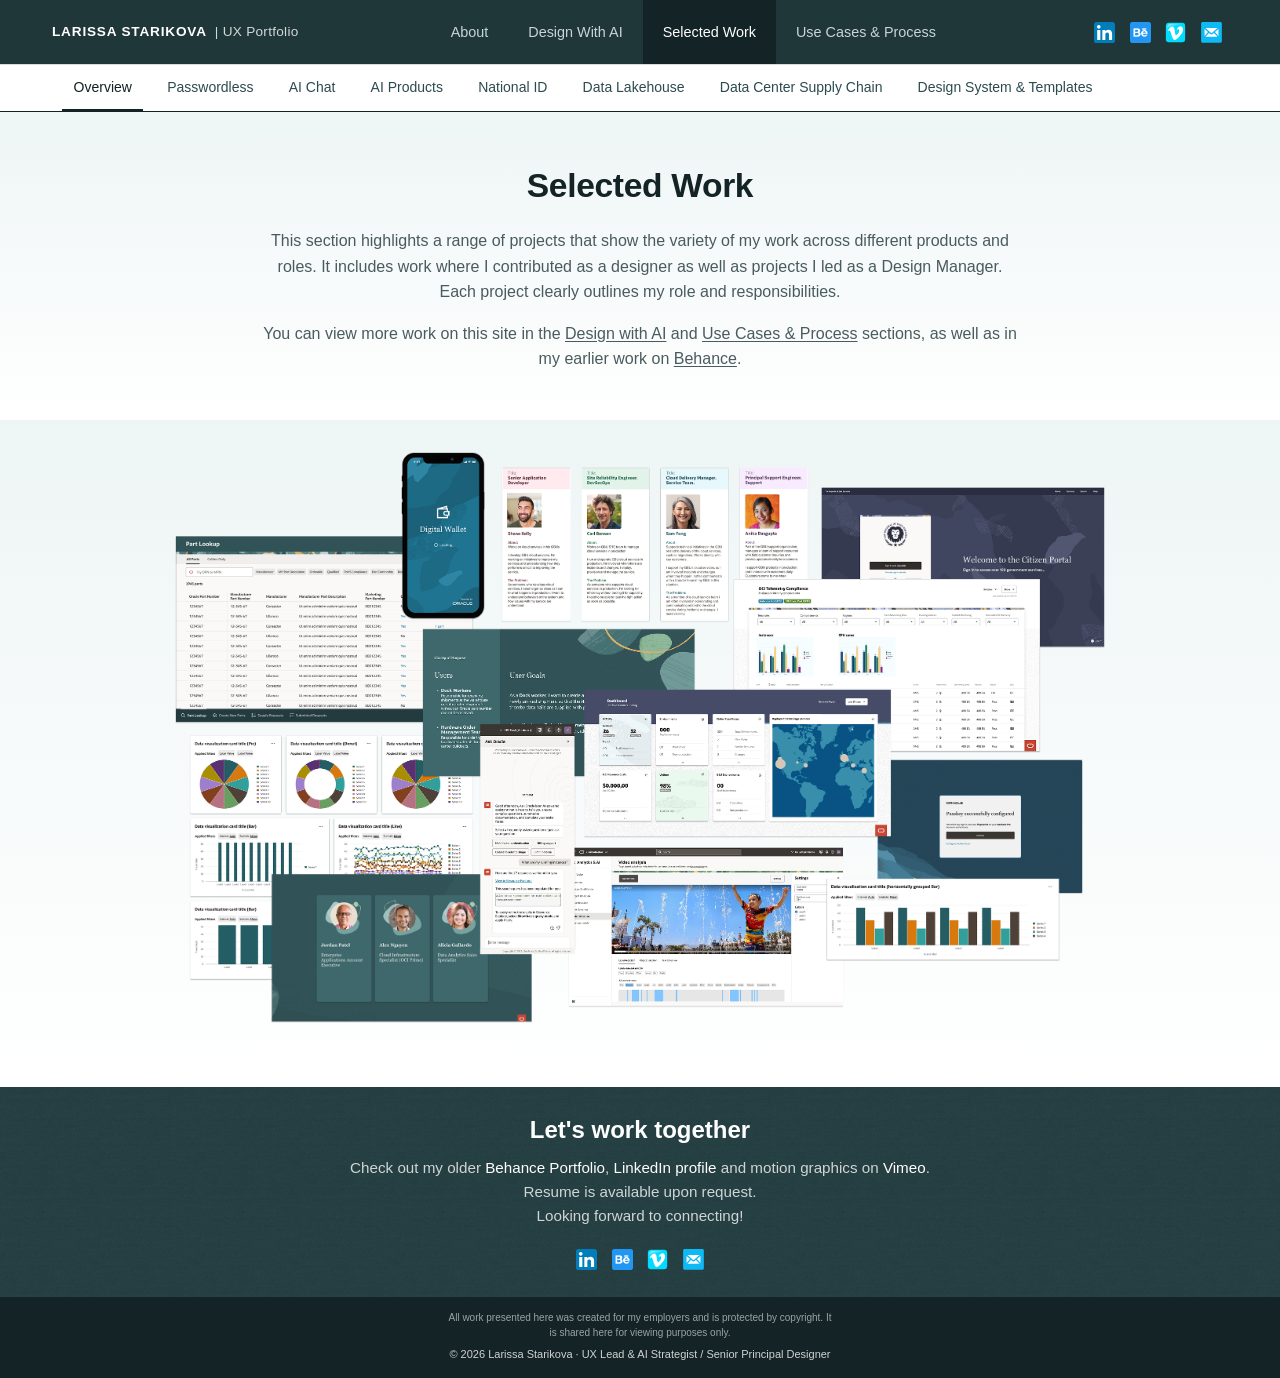
==== commit f27aeff0: "padding for tops" ====
--- a/selected-work/index.html
+++ b/selected-work/index.html
@@ -9,7 +9,7 @@
     <style>
         /* Page-specific styles for Selected Work overview */
         .selected-work-intro {
-            padding: 3rem 1.25rem 2rem;
+            padding: 3rem 1.25rem 3rem;
             background: linear-gradient(180deg, var(--c-50) 0%, #ffffff 100%);
             text-align: center;
         }
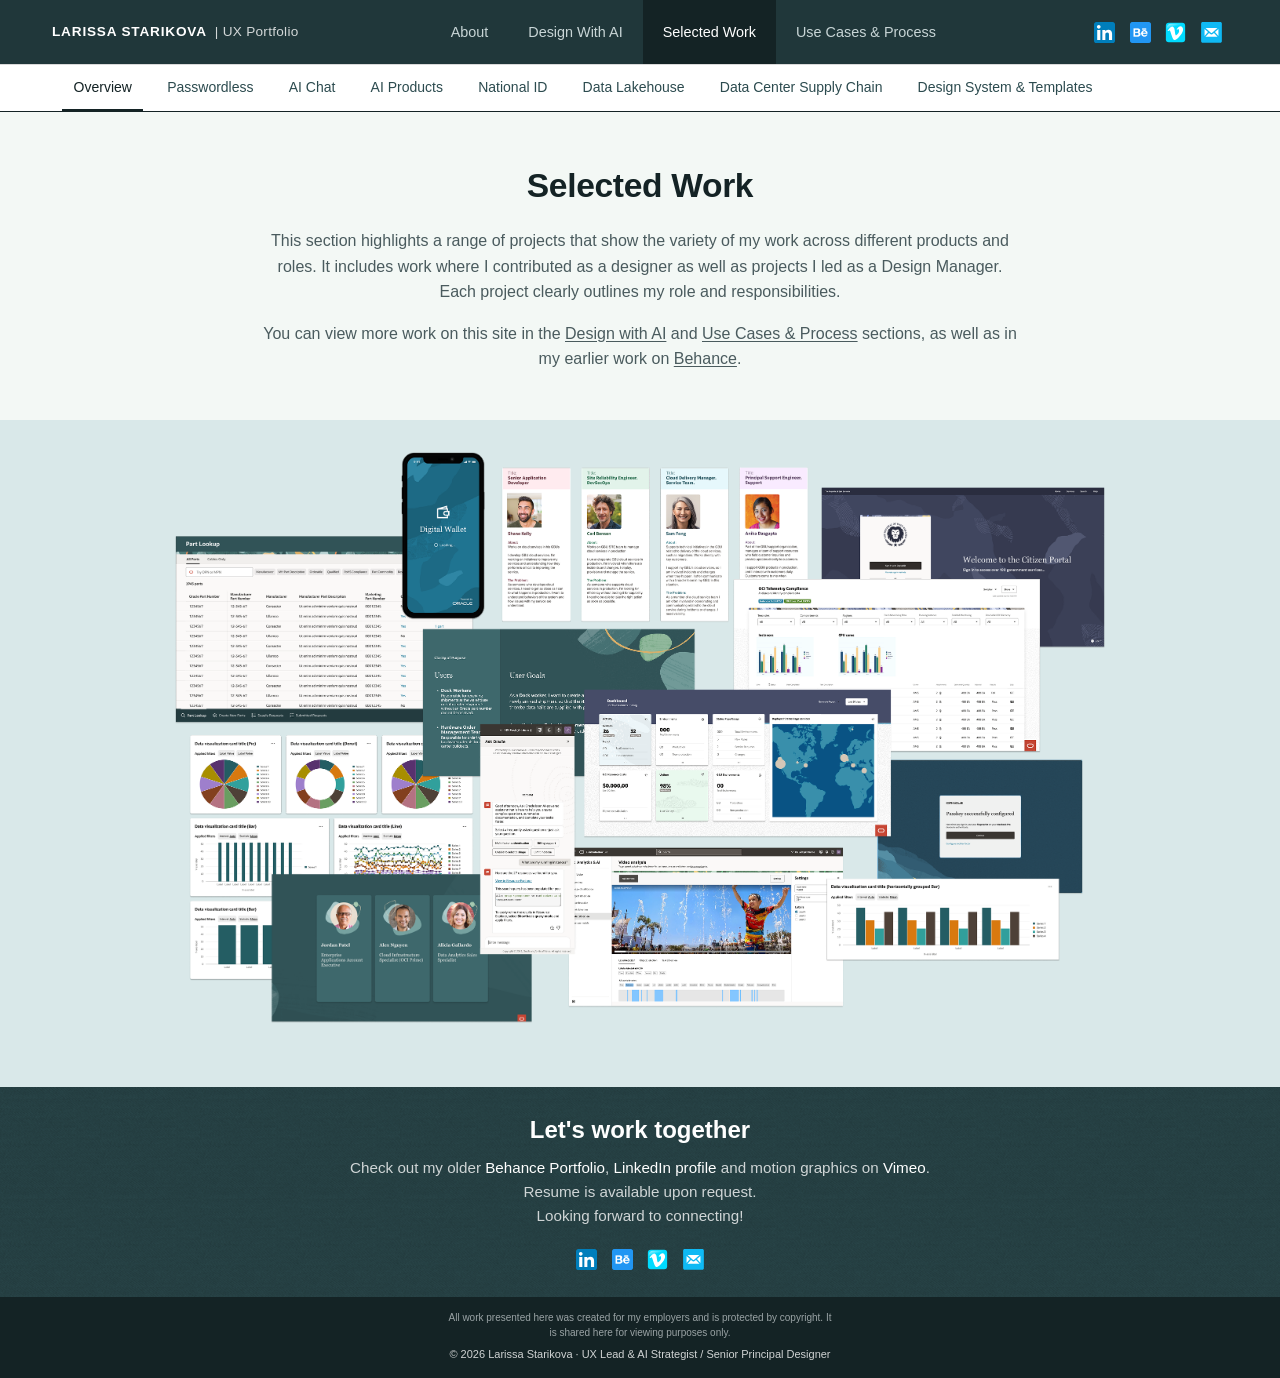
==== commit e285fc41: "Sunday changes" ====
--- a/selected-work/index.html
+++ b/selected-work/index.html
@@ -10,7 +10,7 @@
         /* Page-specific styles for Selected Work overview */
         .selected-work-intro {
             padding: 3rem 1.25rem 3rem;
-            background: linear-gradient(180deg, var(--c-50) 0%, #ffffff 100%);
+            background: #F3F8F5;
             text-align: center;
         }
         
@@ -51,7 +51,7 @@
         
         /* Image section */
         .image-section {
-            background: linear-gradient(180deg, var(--c-50) 0%, #ffffff 100%);
+            background: #D9E8E9;
             padding: 2rem 1.25rem 4rem;
             text-align: center;
         }
